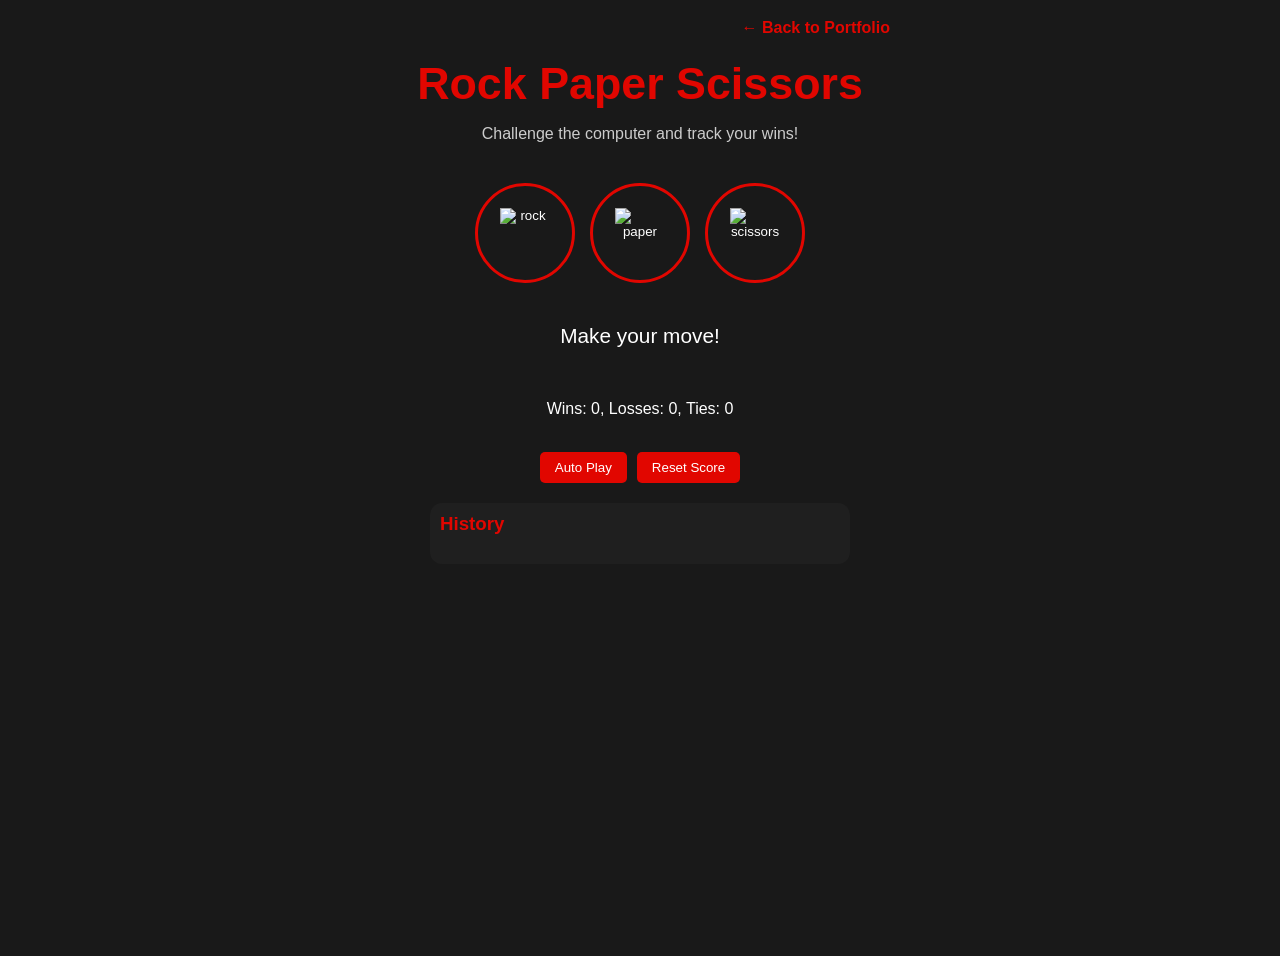
==== index.html @ 1200c5af "Add files via upload" ====
<!DOCTYPE html>
<html lang="en">
<head>
  <meta charset="UTF-8">
  <meta name="viewport" content="width=device-width, initial-scale=1.0">
  <title>Rock Paper Scissors</title>
  <link rel="stylesheet" href="style.css">
</head>
<body>

<header class="gamehead">
  <a href="../index3.html" class="homebut">← Back to Portfolio</a>
  <h1>Rock Paper Scissors</h1>
  <p class="subtitle">Challenge the computer and track your wins!</p>
</header>

<div class="moves">
  <button class="movebut" data-move="rock"><img src="images/rock-emoji.png" alt="rock"></button>
  <button class="movebut" data-move="paper"><img src="images/paper-emoji.png" alt="paper"></button>
  <button class="movebut" data-move="scissors"><img src="images/scissors-emoji.png" alt="scissors"></button>
</div>

<div class="result-display">
  <p class="jsresult">Make your move!</p>
  <div class="jsmoves"></div>
</div>

<div class="scoreboard">
  <p class="jsscore"></p>
  <p class="winstreak"></p>
</div>

<div class="controls">
  <button class="autoplaybut">Auto Play</button>
  <button class="resetbut">Reset Score</button>
</div>

<div class="historypan">
  <h3>History</h3>
  <ul class="historylist"></ul>
</div>

<script src="script.js"></script>
</body>
</html>
---- style.css ----
:root {
  --red: #e10600;
  --dark: #191919;
  --light: #fff;
  --gray: #2a0a0a;
}

body {
  background: var(--dark);
  color: var(--light);
  font-family: 'Inter', sans-serif;
  display: flex;
  flex-direction: column;
  align-items: center;
  min-height: 100vh;
  padding: 20px;
}

.gamehead {
  width: 100%;
  max-width: 500px;
  text-align: center;
  margin-bottom: 20px;
  position: relative;
}

.homebut {
  position: absolute;
  right: 0;
  top: 0;
  transform: translateY(-50%);
  color: var(--red);
  text-decoration: none;
  font-weight: 600;
}

h1 { font-size: 2.8rem; color: var(--red); margin-bottom: 5px; }
.subtitle { margin-bottom: 20px; color: #ccc; }

.moves {
  display: flex;
  justify-content: center;
  flex-wrap: wrap;
  gap: 15px;
  margin-bottom: 20px;
}

.movebut {
  border: 3px solid var(--red);
  border-radius: 50%;
  width: 100px;
  height: 100px;
  background: transparent;
  cursor: pointer;
  display: flex;
  justify-content: center;
  align-items: center;
  transition: transform 0.3s, box-shadow 0.3s;
}

.movebut img {
  width: 50px;
  height: 50px;
}

.movebut:hover {
  transform: scale(1.1);
  box-shadow: 0 0 20px var(--red);
}

.result-display {
  text-align: center;
  font-size: 1.3rem;
  margin-bottom: 15px;
}

.jsmoves {
  display: flex;
  justify-content: center;
  align-items: center;
  gap: 10px;
  margin-top: 10px;
}
.jsmoves img {
  width: 40px;
  height: 40px;
}

.scoreboard {
  text-align: center;
  margin-bottom: 15px;
}

.winstreak {
  font-size: 1.2rem;
  color: #00ff88;
}

.controls {
  display: flex;
  justify-content: center;
  gap: 10px;
  flex-wrap: wrap;
  margin-bottom: 20px;
}

button {
  padding: 8px 15px;
  border: none;
  border-radius: 5px;
  background: var(--red);
  color: var(--light);
  cursor: pointer;
  transition: 0.3s;
}

button:hover { background: #ff3333; }

.historypan {
  max-width: 400px;
  width: 100%;
  background: #1f1f1f;
  border-radius: 12px;
  padding: 10px;
  max-height: 200px;
  overflow-y: auto;
}

.historypan h3 {
  color: var(--red);
  margin-top: 0;
}

.historylist {
  list-style: none;
  padding: 0;
}

.historylist li {
  padding: 5px;
  border-bottom: 1px solid var(--gray);
}

.confetti {
  position: fixed;
  width: 10px;
  height: 10px;
  pointer-events: none;
  animation: fall 1s linear forwards;
}
@keyframes fall {
  0% { transform: translateY(0) rotate(0deg); }
  100% { transform: translateY(500px) rotate(360deg); opacity: 0; }
}

@media (max-width: 480px){
  .movebut { width: 80px; height: 80px; }
  .movebut img { width: 35px; height: 35px; }
  .jsmoves img { width: 30px; height: 30px; }
}
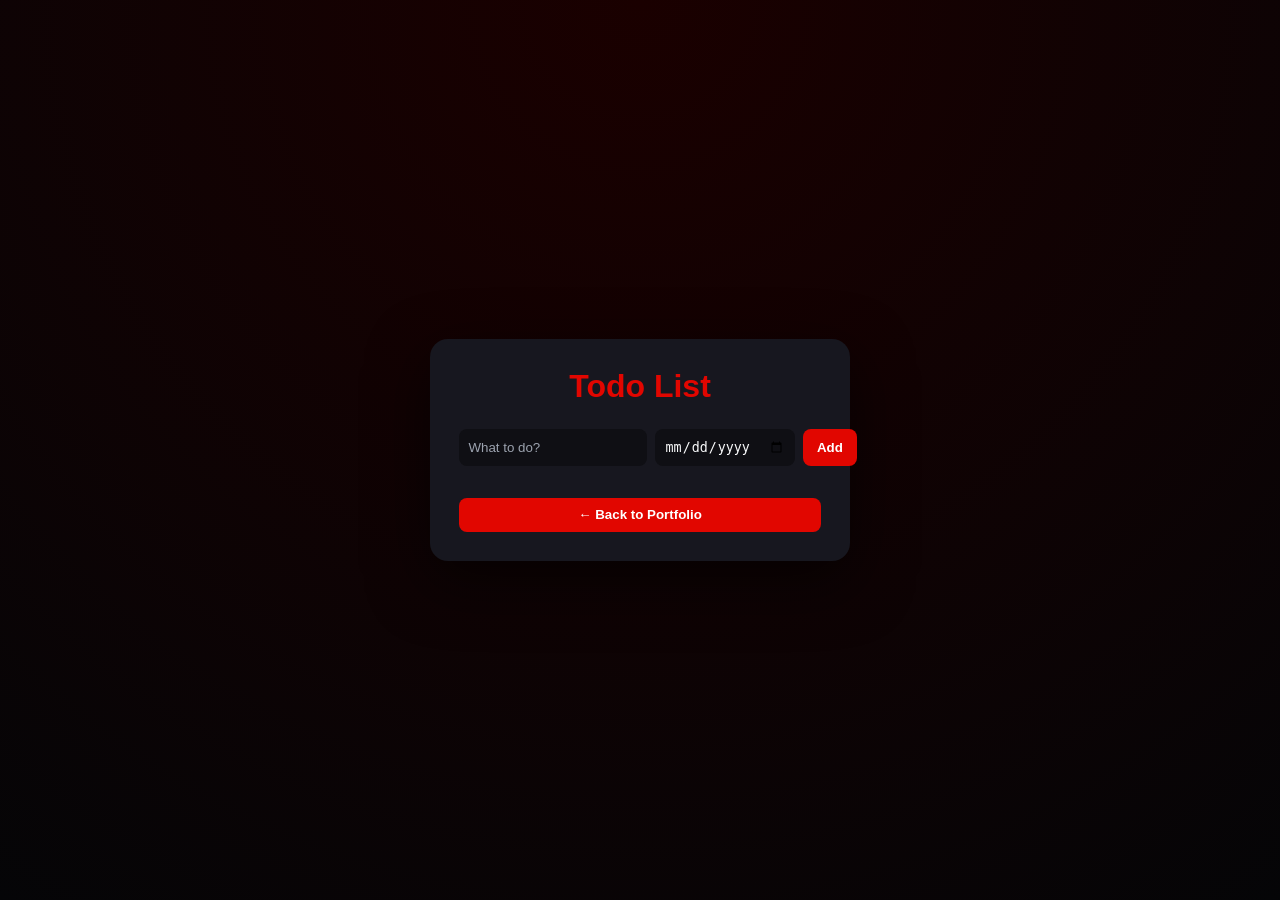
==== commit 225bef02: "Add files via upload" ====
--- a/index.html
+++ b/index.html
@@ -1,45 +1,29 @@
 <!DOCTYPE html>
 <html lang="en">
 <head>
-  <meta charset="UTF-8">
-  <meta name="viewport" content="width=device-width, initial-scale=1.0">
-  <title>Rock Paper Scissors</title>
-  <link rel="stylesheet" href="style.css">
+<meta charset="UTF-8">
+<meta name="viewport" content="width=device-width, initial-scale=1.0">
+<link rel="stylesheet" href="style.css">
+<title>Todo App</title>
 </head>
+
 <body>
 
-<header class="gamehead">
-  <a href="../index3.html" class="homebut">← Back to Portfolio</a>
-  <h1>Rock Paper Scissors</h1>
-  <p class="subtitle">Challenge the computer and track your wins!</p>
-</header>
+<div class="todo-app">
+  <h1>Todo List</h1>
 
-<div class="moves">
-  <button class="movebut" data-move="rock"><img src="images/rock-emoji.png" alt="rock"></button>
-  <button class="movebut" data-move="paper"><img src="images/paper-emoji.png" alt="paper"></button>
-  <button class="movebut" data-move="scissors"><img src="images/scissors-emoji.png" alt="scissors"></button>
-</div>
+  <div class="todo-input-grid">
+    <input class="js-name-input" placeholder="What to do?">
+    <input type="date" class="js-date-input">
+    <button class="add-btn js-add-btn">Add</button>
+  </div>
 
-<div class="result-display">
-  <p class="jsresult">Make your move!</p>
-  <div class="jsmoves"></div>
-</div>
+  <div class="todo-list js-todo-list"></div>
 
-<div class="scoreboard">
-  <p class="jsscore"></p>
-  <p class="winstreak"></p>
-</div>
-
-<div class="controls">
-  <button class="autoplaybut">Auto Play</button>
-  <button class="resetbut">Reset Score</button>
-</div>
-
-<div class="historypan">
-  <h3>History</h3>
-  <ul class="historylist"></ul>
+  <button class="back-btn" onclick="window.location.href='../index3.html'">← Back to Portfolio</button>
 </div>
 
 <script src="script.js"></script>
+
 </body>
 </html>
--- a/style.css
+++ b/style.css
@@ -1,160 +1,156 @@
 :root {
-  --red: #e10600;
-  --dark: #191919;
-  --light: #fff;
-  --gray: #2a0a0a;
+  --bg: #0f0f14;
+  --card: #17171f;
+  --accent: #e10600;
+  --text: #f9fafb;
+  --muted: #9ca3af;
+}
+
+* {
+  box-sizing: border-box;
+  margin: 0;
+  padding: 0;
 }
 
 body {
-  background: var(--dark);
-  color: var(--light);
-  font-family: 'Inter', sans-serif;
-  display: flex;
-  flex-direction: column;
-  align-items: center;
+  font-family: Inter, Arial, sans-serif;
+  background: radial-gradient(circle at top, #1a0000, #050507);
+  color: var(--text);
   min-height: 100vh;
-  padding: 20px;
-}
-
-.gamehead {
-  width: 100%;
-  max-width: 500px;
-  text-align: center;
-  margin-bottom: 20px;
-  position: relative;
-}
-
-.homebut {
-  position: absolute;
-  right: 0;
-  top: 0;
-  transform: translateY(-50%);
-  color: var(--red);
-  text-decoration: none;
-  font-weight: 600;
-}
-
-h1 { font-size: 2.8rem; color: var(--red); margin-bottom: 5px; }
-.subtitle { margin-bottom: 20px; color: #ccc; }
-
-.moves {
-  display: flex;
-  justify-content: center;
-  flex-wrap: wrap;
-  gap: 15px;
-  margin-bottom: 20px;
-}
-
-.movebut {
-  border: 3px solid var(--red);
-  border-radius: 50%;
-  width: 100px;
-  height: 100px;
-  background: transparent;
-  cursor: pointer;
   display: flex;
   justify-content: center;
   align-items: center;
-  transition: transform 0.3s, box-shadow 0.3s;
+  padding: 1rem;
 }
 
-.movebut img {
-  width: 50px;
-  height: 50px;
+.todo-app {
+  background: var(--card);
+  width: 100%;
+  max-width: 420px;
+  padding: 1.8rem;
+  border-radius: 18px;
+  box-shadow: 0 20px 60px rgba(0,0,0,0.6);
+  display: flex;
+  flex-direction: column;
 }
 
-.movebut:hover {
-  transform: scale(1.1);
-  box-shadow: 0 0 20px var(--red);
+.todo-app h1 {
+  text-align: center;
+  margin-bottom: 1.5rem;
+  color: var(--accent);
 }
 
-.result-display {
-  text-align: center;
-  font-size: 1.3rem;
-  margin-bottom: 15px;
+.todo-input-grid {
+  display: flex;
+  gap: 0.5rem;
+  margin-bottom: 1rem;
 }
 
-.jsmoves {
-  display: flex;
-  justify-content: center;
-  align-items: center;
-  gap: 10px;
-  margin-top: 10px;
-}
-.jsmoves img {
-  width: 40px;
-  height: 40px;
+.todo-input-grid input {
+  flex: 1;
 }
 
-.scoreboard {
-  text-align: center;
-  margin-bottom: 15px;
+.todo-input-grid button {
+  flex: 0 0 auto;
 }
 
-.winstreak {
-  font-size: 1.2rem;
-  color: #00ff88;
+input {
+  padding: 0.6rem;
+  border-radius: 8px;
+  border: none;
+  outline: none;
+  background: #0f0f14;
+  color: var(--text);
 }
 
-.controls {
-  display: flex;
-  justify-content: center;
-  gap: 10px;
-  flex-wrap: wrap;
-  margin-bottom: 20px;
+input::placeholder {
+  color: var(--muted);
 }
 
 button {
-  padding: 8px 15px;
   border: none;
-  border-radius: 5px;
-  background: var(--red);
-  color: var(--light);
+  border-radius: 8px;
+  padding: 0.6rem 0.9rem;
   cursor: pointer;
-  transition: 0.3s;
+  font-weight: 600;
+  transition: transform 0.2s ease, opacity 0.2s ease;
 }
 
-button:hover { background: #ff3333; }
-
-.historypan {
-  max-width: 400px;
-  width: 100%;
-  background: #1f1f1f;
-  border-radius: 12px;
-  padding: 10px;
-  max-height: 200px;
-  overflow-y: auto;
+button:hover {
+  transform: translateY(-2px);
+  opacity: 0.9;
 }
 
-.historypan h3 {
-  color: var(--red);
-  margin-top: 0;
+.add-btn {
+  background: var(--accent);
+  color: white;
 }
 
-.historylist {
-  list-style: none;
-  padding: 0;
+.todo-list {
+  display: grid;
+  gap: 0.6rem;
 }
 
-.historylist li {
-  padding: 5px;
-  border-bottom: 1px solid var(--gray);
+.todo-item {
+  display: grid;
+  grid-template-columns: 1fr auto auto;
+  gap: 0.5rem;
+  align-items: center;
+  background: #0f0f14;
+  padding: 0.6rem;
+  border-radius: 10px;
+  animation: fadeIn 0.3s ease;
 }
 
-.confetti {
-  position: fixed;
-  width: 10px;
-  height: 10px;
-  pointer-events: none;
-  animation: fall 1s linear forwards;
-}
-@keyframes fall {
-  0% { transform: translateY(0) rotate(0deg); }
-  100% { transform: translateY(500px) rotate(360deg); opacity: 0; }
+.todo-item.completed .todo-name {
+  text-decoration: line-through;
+  color: var(--muted);
 }
 
-@media (max-width: 480px){
-  .movebut { width: 80px; height: 80px; }
-  .movebut img { width: 35px; height: 35px; }
-  .jsmoves img { width: 30px; height: 30px; }
+.todo-name {
+  font-size: 0.95rem;
+}
+
+.todo-date {
+  font-size: 0.8rem;
+  color: var(--muted);
+}
+
+.complete-btn {
+  background: #065f46;
+  color: white;
+}
+
+.delete-btn {
+  background: #7f1d1d;
+  color: white;
+}
+
+.back-btn {
+  margin-top: 1rem;
+  width: 100%;
+  padding: 0.6rem;
+  border-radius: 8px;
+  border: none;
+  background: var(--accent);
+  color: white;
+  font-weight: 600;
+  cursor: pointer;
+  transition: transform 0.2s ease, opacity 0.2s ease;
+}
+
+.back-btn:hover {
+  transform: translateY(-2px);
+  opacity: 0.9;
+}
+
+@keyframes fadeIn {
+  from {
+    opacity: 0;
+    transform: translateY(10px);
+  }
+  to {
+    opacity: 1;
+    transform: translateY(0);
+  }
 }
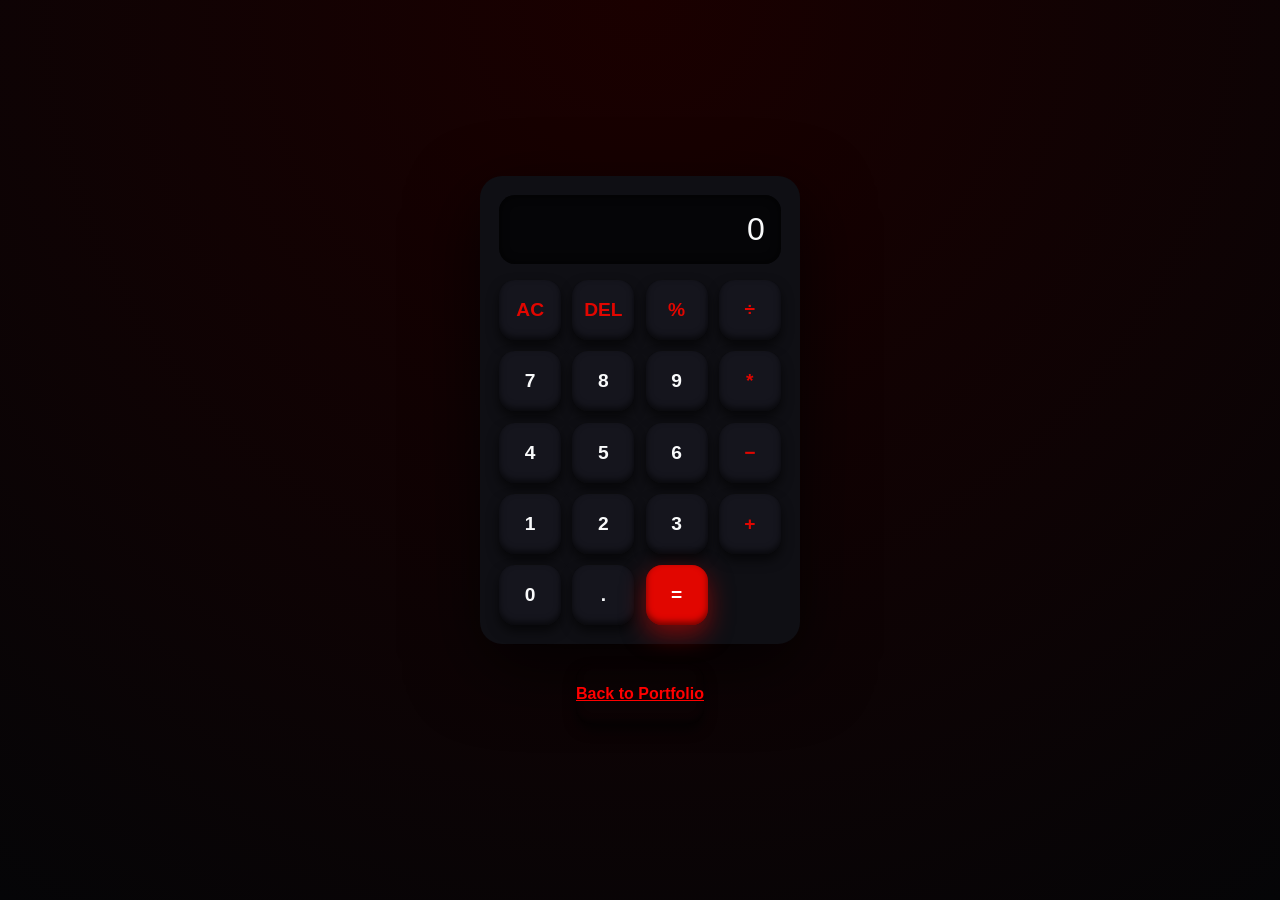
==== commit a6d09a43: "Add files via upload" ====
--- a/index.html
+++ b/index.html
@@ -4,25 +4,46 @@
 <meta charset="UTF-8">
 <meta name="viewport" content="width=device-width, initial-scale=1.0">
 <link rel="stylesheet" href="style.css">
-<title>Todo App</title>
+<title>Calculator</title>
 </head>
 
 <body>
 
-<div class="todo-app">
-  <h1>Todo List</h1>
 
-  <div class="todo-input-grid">
-    <input class="js-name-input" placeholder="What to do?">
-    <input type="date" class="js-date-input">
-    <button class="add-btn js-add-btn">Add</button>
+<div class="stuffCalc">
+  <div class="broDisplay">
+    <div class="broHistory" id="bro"></div>
+    <input type="text" id="stuff" value="0">
   </div>
 
-  <div class="todo-list js-todo-list"></div>
+  <div class="broButtons">
+    <button class="operator" data-value="AC">AC</button>
+    <button class="operator" data-value="DEL">DEL</button>
+    <button class="operator" data-value="%">%</button>
+    <button class="operator" data-value="/">÷</button>
 
-  <button class="back-btn" onclick="window.location.href='../index3.html'">← Back to Portfolio</button>
+    <button data-value="7">7</button>
+    <button data-value="8">8</button>
+    <button data-value="9">9</button>
+    <button class="operator" data-value="*">*</button>
+
+    <button data-value="4">4</button>
+    <button data-value="5">5</button>
+    <button data-value="6">6</button>
+    <button class="operator" data-value="-">−</button>
+
+    <button data-value="1">1</button>
+    <button data-value="2">2</button>
+    <button data-value="3">3</button>
+    <button class="operator" data-value="+">+</button>
+
+    <button data-value="0">0</button>
+    <button data-value=".">.</button>
+    <button class="equal" data-value="=">=</button>
+  </div>
 </div>
 
+<button id="backRed">Back to Portfolio</button>
 <script src="script.js"></script>
 
 </body>
--- a/style.css
+++ b/style.css
@@ -1,156 +1,121 @@
 :root {
-  --bg: #0f0f14;
-  --card: #17171f;
+  --bg: #050507;
+  --card: #0f0f14;
+  --btn: #15151d;
   --accent: #e10600;
   --text: #f9fafb;
   --muted: #9ca3af;
 }
 
 * {
-  box-sizing: border-box;
   margin: 0;
   padding: 0;
+  box-sizing: border-box;
+  font-family: Inter, Arial, sans-serif;
 }
 
 body {
-  font-family: Inter, Arial, sans-serif;
+  min-height: 100vh;
   background: radial-gradient(circle at top, #1a0000, #050507);
+  display: flex;
+  flex-direction: column;
+  align-items: center;
+  justify-content: center;
   color: var(--text);
-  min-height: 100vh;
-  display: flex;
-  justify-content: center;
-  align-items: center;
-  padding: 1rem;
+  gap: 20px;
 }
 
-.todo-app {
+.stuffCalc {
+  width: 100%;
+  max-width: 320px;
   background: var(--card);
-  width: 100%;
-  max-width: 420px;
-  padding: 1.8rem;
-  border-radius: 18px;
-  box-shadow: 0 20px 60px rgba(0,0,0,0.6);
-  display: flex;
-  flex-direction: column;
+  padding: 1.2rem;
+  border-radius: 22px;
+  box-shadow: 0 25px 70px rgba(0,0,0,0.7);
 }
 
-.todo-app h1 {
-  text-align: center;
-  margin-bottom: 1.5rem;
+.broDisplay {
+  background: #050507;
+  border-radius: 16px;
+  padding: 1rem;
+  margin-bottom: 1rem;
+  box-shadow: inset 0 0 10px rgba(0,0,0,0.8);
+}
+
+.broDisplay input {
+  width: 100%;
+  background: none;
+  border: none;
+  outline: none;
+  text-align: right;
+  font-size: 2rem;
+  color: var(--text);
+  pointer-events: none;
+}
+
+.broHistory {
+  font-size: 0.8rem;
+  color: var(--muted);
+  text-align: right;
+}
+
+.broButtons {
+  display: grid;
+  grid-template-columns: repeat(4, 1fr);
+  gap: 0.7rem;
+}
+
+button {
+  height: 60px;
+  border-radius: 16px;
+  border: none;
+  font-size: 1.2rem;
+  font-weight: 600;
+  cursor: pointer;
+  background: var(--btn);
+  color: var(--text);
+  box-shadow:
+    0 6px 12px rgba(0,0,0,0.6),
+    inset 0 -3px 6px rgba(0,0,0,0.6);
+  transition: transform 0.15s ease, box-shadow 0.15s ease;
+}
+
+button:active {
+  transform: translateY(2px);
+  box-shadow:
+    0 2px 6px rgba(0,0,0,0.6),
+    inset 0 3px 6px rgba(0,0,0,0.6);
+}
+
+.operator {
   color: var(--accent);
 }
 
-.todo-input-grid {
-  display: flex;
-  gap: 0.5rem;
-  margin-bottom: 1rem;
+.equal {
+  background: var(--accent);
+  color: white;
+  box-shadow:
+    0 10px 25px rgba(225,6,0,0.5),
+    inset 0 -3px 6px rgba(0,0,0,0.5);
 }
 
-.todo-input-grid input {
-  flex: 1;
+.equal:active {
+  box-shadow:
+    0 4px 10px rgba(225,6,0,0.5),
+    inset 0 3px 6px rgba(0,0,0,0.5);
 }
 
-.todo-input-grid button {
-  flex: 0 0 auto;
+#backRed {
+  background: none;
+  border: none;
+  color: red;
+  font-weight: bold;
+  cursor: pointer;
+  font-size: 1rem;
+  text-decoration: underline;
+  transition: color 0.2s ease;
 }
 
-input {
-  padding: 0.6rem;
-  border-radius: 8px;
-  border: none;
-  outline: none;
-  background: #0f0f14;
-  color: var(--text);
-}
-
-input::placeholder {
-  color: var(--muted);
-}
-
-button {
-  border: none;
-  border-radius: 8px;
-  padding: 0.6rem 0.9rem;
-  cursor: pointer;
-  font-weight: 600;
-  transition: transform 0.2s ease, opacity 0.2s ease;
-}
-
-button:hover {
-  transform: translateY(-2px);
-  opacity: 0.9;
-}
-
-.add-btn {
-  background: var(--accent);
-  color: white;
-}
-
-.todo-list {
-  display: grid;
-  gap: 0.6rem;
-}
-
-.todo-item {
-  display: grid;
-  grid-template-columns: 1fr auto auto;
-  gap: 0.5rem;
-  align-items: center;
-  background: #0f0f14;
-  padding: 0.6rem;
-  border-radius: 10px;
-  animation: fadeIn 0.3s ease;
-}
-
-.todo-item.completed .todo-name {
-  text-decoration: line-through;
-  color: var(--muted);
-}
-
-.todo-name {
-  font-size: 0.95rem;
-}
-
-.todo-date {
-  font-size: 0.8rem;
-  color: var(--muted);
-}
-
-.complete-btn {
-  background: #065f46;
-  color: white;
-}
-
-.delete-btn {
-  background: #7f1d1d;
-  color: white;
-}
-
-.back-btn {
-  margin-top: 1rem;
-  width: 100%;
-  padding: 0.6rem;
-  border-radius: 8px;
-  border: none;
-  background: var(--accent);
-  color: white;
-  font-weight: 600;
-  cursor: pointer;
-  transition: transform 0.2s ease, opacity 0.2s ease;
-}
-
-.back-btn:hover {
-  transform: translateY(-2px);
-  opacity: 0.9;
-}
-
-@keyframes fadeIn {
-  from {
-    opacity: 0;
-    transform: translateY(10px);
-  }
-  to {
-    opacity: 1;
-    transform: translateY(0);
-  }
+#backRed:hover {
+  color: darkred;
 }
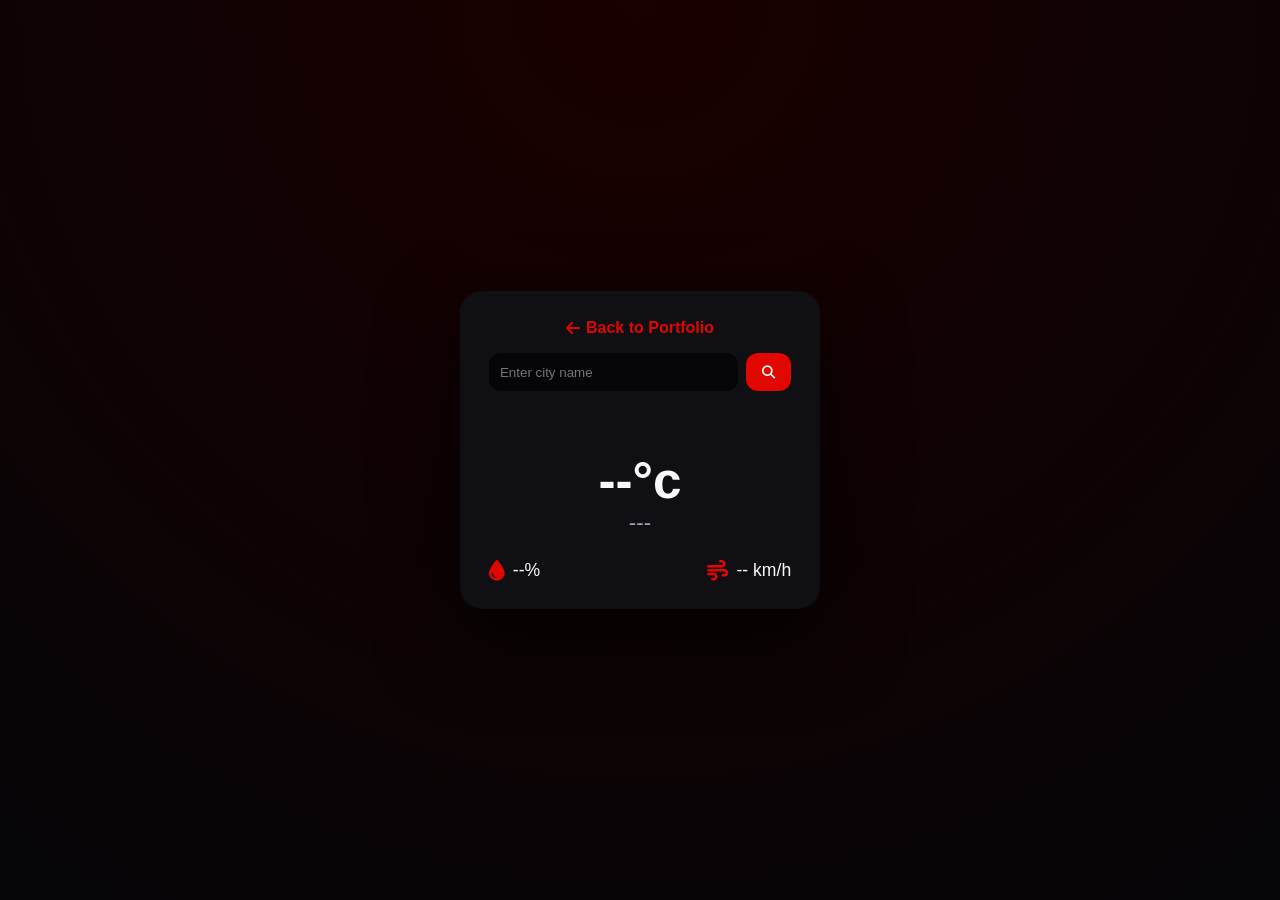
==== commit 4a60a7a0: "Add files via upload" ====
--- a/index.html
+++ b/index.html
@@ -3,47 +3,42 @@
 <head>
 <meta charset="UTF-8">
 <meta name="viewport" content="width=device-width, initial-scale=1.0">
+<title>Weather App</title>
 <link rel="stylesheet" href="style.css">
-<title>Calculator</title>
+<link rel="stylesheet" href="https://cdnjs.cloudflare.com/ajax/libs/font-awesome/6.5.0/css/all.min.css">
 </head>
 
 <body>
 
+<div class="set">
 
-<div class="stuffCalc">
-  <div class="broDisplay">
-    <div class="broHistory" id="bro"></div>
-    <input type="text" id="stuff" value="0">
+  <a href="../index3.html" class="say">
+    <i class="fa fa-arrow-left"></i> Back to Portfolio 
+  </a>
+
+  <div class="seyi">
+    <input id="cityInput" placeholder="Enter city name">
+    <button id="searchBtn"><i class="fa fa-search"></i></button>
   </div>
 
-  <div class="broButtons">
-    <button class="operator" data-value="AC">AC</button>
-    <button class="operator" data-value="DEL">DEL</button>
-    <button class="operator" data-value="%">%</button>
-    <button class="operator" data-value="/">÷</button>
+  <img src="" class="dolapo" id="icon">
+  <div class="toba" id="temp">--°c</div>
+  <div class="nig" id="city">---</div>
 
-    <button data-value="7">7</button>
-    <button data-value="8">8</button>
-    <button data-value="9">9</button>
-    <button class="operator" data-value="*">*</button>
+  <div class="ga">
+    <div class="bro">
+      <i class="fa fa-droplet"></i>
+      <div class="to" id="humidity">--%</div>
+    </div>
+    <div class="sin">
+      <i class="fa fa-wind"></i>
+      <div class="te" id="wind">-- km/h</div>
+    </div>
+  </div>
 
-    <button data-value="4">4</button>
-    <button data-value="5">5</button>
-    <button data-value="6">6</button>
-    <button class="operator" data-value="-">−</button>
-
-    <button data-value="1">1</button>
-    <button data-value="2">2</button>
-    <button data-value="3">3</button>
-    <button class="operator" data-value="+">+</button>
-
-    <button data-value="0">0</button>
-    <button data-value=".">.</button>
-    <button class="equal" data-value="=">=</button>
-  </div>
+  <div class="ni" id="error">City not found</div>
 </div>
 
-<button id="backRed">Back to Portfolio</button>
 <script src="script.js"></script>
 
 </body>
--- a/style.css
+++ b/style.css
@@ -1,7 +1,6 @@
 :root {
   --bg: #050507;
   --card: #0f0f14;
-  --btn: #15151d;
   --accent: #e10600;
   --text: #f9fafb;
   --muted: #9ca3af;
@@ -18,104 +17,94 @@
   min-height: 100vh;
   background: radial-gradient(circle at top, #1a0000, #050507);
   display: flex;
-  flex-direction: column;
   align-items: center;
   justify-content: center;
   color: var(--text);
-  gap: 20px;
 }
 
-.stuffCalc {
+.set {
   width: 100%;
-  max-width: 320px;
+  max-width: 360px;
   background: var(--card);
-  padding: 1.2rem;
+  padding: 1.8rem;
   border-radius: 22px;
-  box-shadow: 0 25px 70px rgba(0,0,0,0.7);
+  box-shadow: 0 30px 80px rgba(0,0,0,0.7);
+  text-align: center;
 }
 
-.broDisplay {
-  background: #050507;
-  border-radius: 16px;
-  padding: 1rem;
+.say {
+  display: inline-flex;
+  align-items: center;
+  gap: 6px;
+  color: var(--accent);
+  text-decoration: none;
+  font-weight: 600;
   margin-bottom: 1rem;
-  box-shadow: inset 0 0 10px rgba(0,0,0,0.8);
 }
 
-.broDisplay input {
-  width: 100%;
-  background: none;
+.seyi {
+  display: flex;
+  gap: 0.5rem;
+  margin-bottom: 1.5rem;
+}
+
+.seyi input {
+  flex: 1;
+  padding: 0.7rem;
+  border-radius: 12px;
   border: none;
   outline: none;
-  text-align: right;
-  font-size: 2rem;
+  background: #050507;
   color: var(--text);
-  pointer-events: none;
 }
 
-.broHistory {
-  font-size: 0.8rem;
-  color: var(--muted);
-  text-align: right;
+.seyi button {
+  padding: 0.7rem 1rem;
+  border-radius: 12px;
+  border: none;
+  background: var(--accent);
+  color: white;
+  cursor: pointer;
 }
 
-.broButtons {
-  display: grid;
-  grid-template-columns: repeat(4, 1fr);
-  gap: 0.7rem;
+.dolapo {
+  width: 120px;
+  margin: 1rem auto;
 }
 
-button {
-  height: 60px;
-  border-radius: 16px;
-  border: none;
-  font-size: 1.2rem;
-  font-weight: 600;
-  cursor: pointer;
-  background: var(--btn);
-  color: var(--text);
-  box-shadow:
-    0 6px 12px rgba(0,0,0,0.6),
-    inset 0 -3px 6px rgba(0,0,0,0.6);
-  transition: transform 0.15s ease, box-shadow 0.15s ease;
+.toba {
+  font-size: 3.2rem;
+  font-weight: 700;
 }
 
-button:active {
-  transform: translateY(2px);
-  box-shadow:
-    0 2px 6px rgba(0,0,0,0.6),
-    inset 0 3px 6px rgba(0,0,0,0.6);
+.nig {
+  font-size: 1.4rem;
+  color: var(--muted);
 }
 
-.operator {
+.ga {
+  display: flex;
+  justify-content: space-between;
+  margin-top: 1.5rem;
+}
+
+.bro, .sin {
+  display: flex;
+  align-items: center;
+  gap: 8px;
+}
+
+.bro i, .sin i {
+  font-size: 1.3rem;
   color: var(--accent);
 }
 
-.equal {
-  background: var(--accent);
-  color: white;
-  box-shadow:
-    0 10px 25px rgba(225,6,0,0.5),
-    inset 0 -3px 6px rgba(0,0,0,0.5);
+.to, .te {
+  font-size: 1.1rem;
 }
 
-.equal:active {
-  box-shadow:
-    0 4px 10px rgba(225,6,0,0.5),
-    inset 0 3px 6px rgba(0,0,0,0.5);
-}
-
-#backRed {
-  background: none;
-  border: none;
-  color: red;
-  font-weight: bold;
-  cursor: pointer;
-  font-size: 1rem;
-  text-decoration: underline;
-  transition: color 0.2s ease;
-}
-
-#backRed:hover {
-  color: darkred;
+.ni {
+  margin-top: 1rem;
+  color: var(--accent);
+  display: none;
 }
